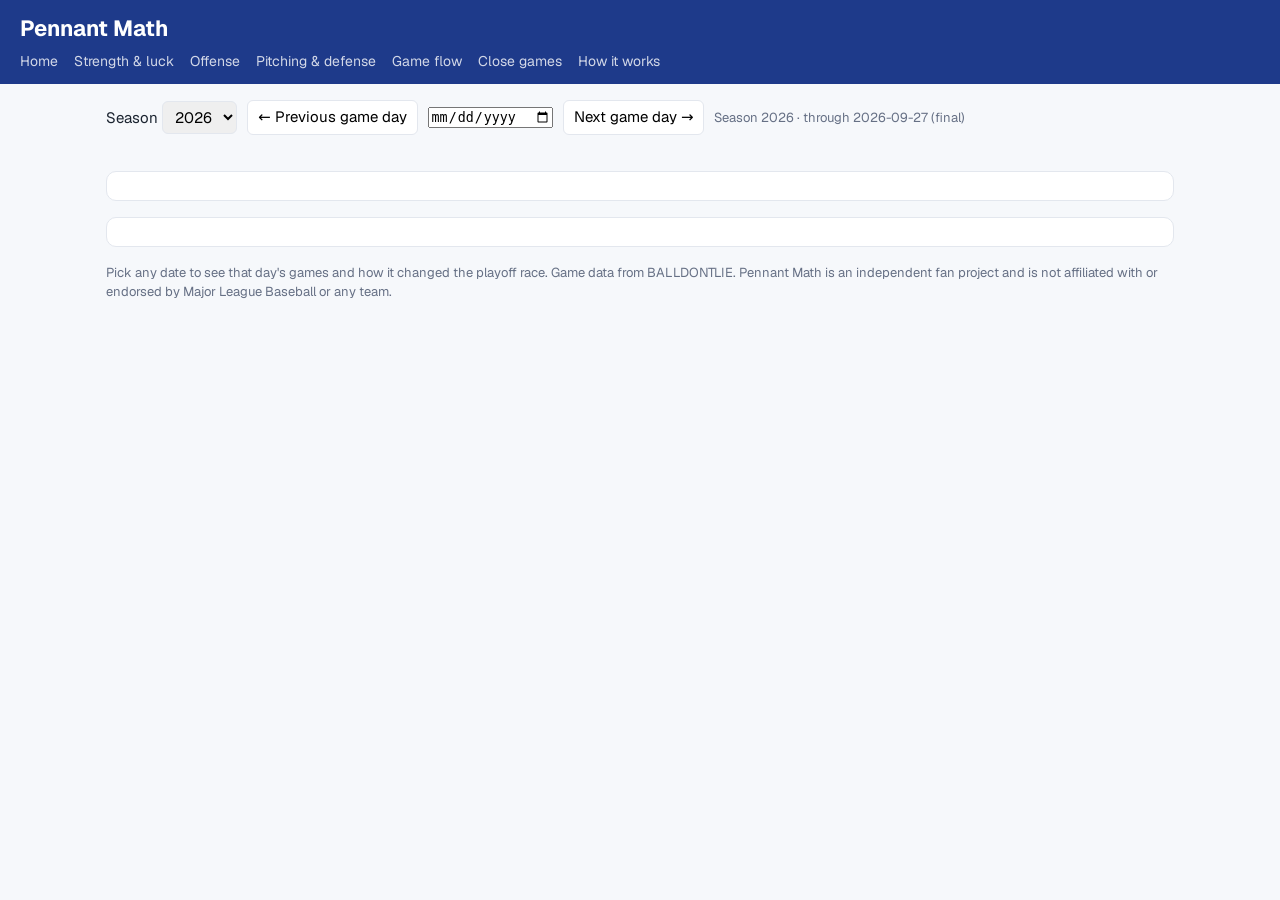
==== docs/archive.html @ 1e7ab6e0 "Add archive.html" ====
<!DOCTYPE html>
<html lang="en"><head><meta charset="utf-8"><meta name="viewport" content="width=device-width, initial-scale=1"><title>Scoreboard · Pennant Math</title>
<link rel="preload" href="assets/geist.woff2" as="font" type="font/woff2" crossorigin><link rel="stylesheet" href="assets/fonts.css"><link rel="stylesheet" href="assets/site.css"></head>
<body data-page="archive"><header id="hd"><h1>Pennant Math</h1></header><main>
<div class="bar"><span id="sp"></span><button id="prev">← Previous game day</button><input type="date" id="day"><button id="next">Next game day →</button><span id="asof" class="note"></span></div>
<div id="msg" class="warn" style="display:none"></div>
<div class="stripx" id="scores"></div><div class="keys" id="keys"></div><section id="gamesT"></section><section id="means"></section><div id="digest"></div>
<p class="note">Pick any date to see that day's games and how it changed the playoff race. Game data from BALLDONTLIE. Pennant Math is an independent fan project and is not affiliated with or endorsed by Major League Baseball or any team.</p></main>
<script src="assets/site.js"></script></body></html>
---- docs/assets/fonts.css ----
/* Geist, by Vercel, self-hosted (SIL Open Font License 1.1; see geist-LICENSE.txt). One variable font file covers every weight. */
@font-face{font-family:'Geist';font-style:normal;font-display:swap;font-weight:100 900;src:url(geist.woff2) format('woff2');
 unicode-range:U+0000-00FF,U+0131,U+0152-0153,U+02BB-02BC,U+02C6,U+02DA,U+02DC,U+0304,U+0308,U+0329,U+2000-206F,U+20AC,U+2122,U+2191,U+2193,U+2212,U+2215,U+FEFF,U+FFFD}
td,th,.key b,.chip,.sc{font-variant-numeric:tabular-nums}
---- docs/assets/site.css ----
:root{--ink:#1b2430;--mut:#667085;--line:#e3e7ee;--bg:#f6f8fb;--card:#fff;--navy:#1E3A8A}
*{box-sizing:border-box}body{margin:0;font:15px/1.5 Geist,system-ui,-apple-system,'Segoe UI',sans-serif;color:var(--ink);background:var(--bg)}a{color:var(--navy)}
header{background:var(--navy);color:#fff;padding:12px 20px}header h1{margin:0;font-size:22px}header a{color:#fff;text-decoration:none}
nav{display:flex;flex-wrap:wrap;gap:4px 16px;margin-top:6px;font-size:14px}nav a{opacity:.8}nav a.on{opacity:1;font-weight:700;border-bottom:2px solid #fff}
main{max-width:1100px;margin:0 auto;padding:16px}section,.mod{background:var(--card);border:1px solid var(--line);border-radius:10px;padding:14px 16px;margin-bottom:16px}
h2{margin:0 0 8px;font-size:18px}h3{margin:0}.hero{text-align:center;padding:28px 16px}.hero h2{font-size:28px}.hero p{max-width:640px;margin:8px auto;color:var(--mut)}
.mods{display:grid;grid-template-columns:repeat(auto-fill,minmax(320px,1fr));gap:16px}.mod{display:flex;flex-direction:column;margin:0}.mod .lead{margin:4px 0 8px;font-weight:600}
.cv{position:relative;height:210px}.tall{height:640px}.cta{display:inline-block;margin-top:10px;padding:8px 14px;background:var(--navy);color:#fff;border-radius:6px;text-decoration:none;font-weight:600;align-self:flex-start}
.blurb,.note{color:var(--mut);font-size:13px;margin:2px 0}.mod .blurb{min-height:38px}.scroll{overflow-x:auto}table{border-collapse:collapse;width:100%;font-size:13px}
th,td{padding:5px 8px;border-bottom:1px solid var(--line);text-align:right;white-space:nowrap}th:first-child,td:first-child{text-align:left}th{cursor:pointer;color:var(--mut)}tr.sel td{background:#fff7d6}
select{font:inherit;padding:5px 8px;border:1px solid var(--line);border-radius:6px}.bar{display:flex;gap:10px;align-items:center;flex-wrap:wrap;margin-bottom:8px}.warn{background:#fff7d6;border:1px solid #ecd98a;border-radius:8px;padding:8px 12px;font-size:13px}
details{position:relative}details[open] .pick{display:grid}.pick{display:none;position:absolute;z-index:5;background:#fff;border:1px solid var(--line);border-radius:8px;padding:10px;grid-template-columns:repeat(auto-fill,minmax(150px,1fr));gap:2px 14px;width:min(640px,90vw);max-height:60vh;overflow:auto;box-shadow:0 8px 24px #0002;text-align:left}
.pick h4{grid-column:1/-1;margin:8px 0 2px;font-size:12px;color:var(--mut)}.pick label{font-size:13px;white-space:nowrap}summary,button{font:inherit;padding:5px 10px;border:1px solid var(--line);border-radius:6px;background:#fff;cursor:pointer}
.chips{display:flex;flex-wrap:wrap;gap:8px}.chip{border:1px solid var(--line);border-left:5px solid;border-radius:8px;padding:6px 10px;font-size:13.5px}
.stripx{display:flex;gap:8px;overflow-x:auto;padding:2px 0 10px}.sc{white-space:nowrap;background:var(--card);border:1px solid var(--line);border-radius:8px;padding:6px 10px;font-size:13.5px}.sc .w,.up{color:#157347}.dn{color:#b42318}
.keys{display:grid;grid-template-columns:repeat(auto-fit,minmax(130px,1fr));gap:10px;margin-bottom:16px}.key{background:var(--card);border:1px solid var(--line);border-radius:8px;padding:10px 12px}.key b{display:block;font-size:22px}.key span{color:var(--mut);font-size:12.5px}
.two{display:grid;grid-template-columns:1fr 1fr;gap:16px}@media(max-width:800px){.two{grid-template-columns:1fr}}.tag{font-size:11.5px;background:#eef1f6;border-radius:10px;padding:1px 7px;margin-right:4px;white-space:nowrap}
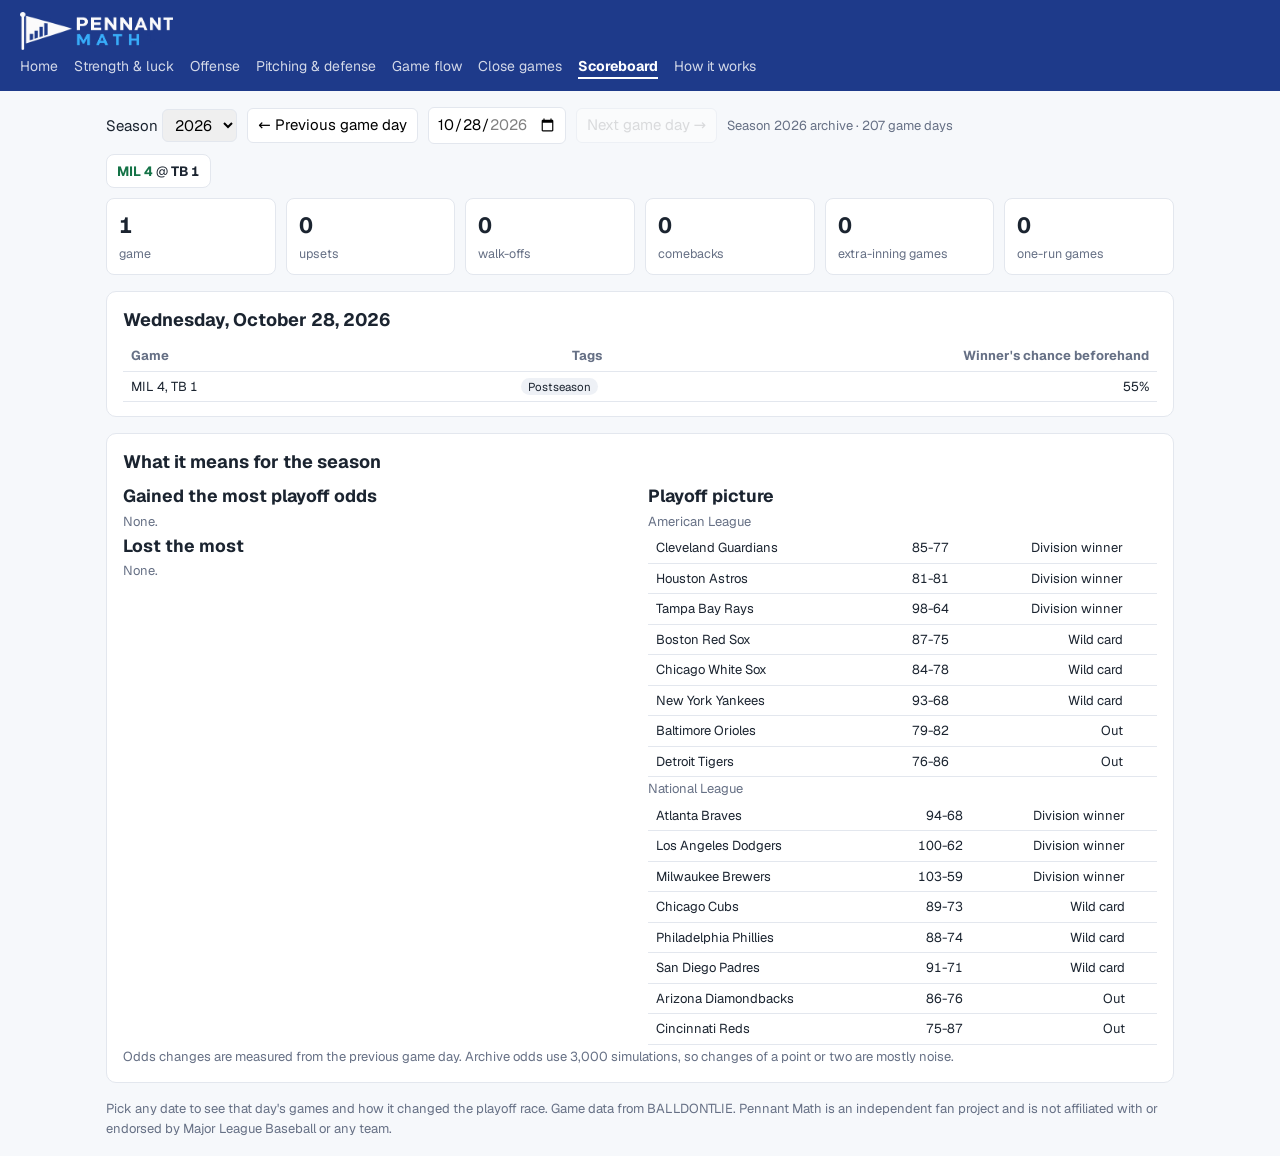
==== commit 18695675: "Updated site page files After polishes/fixes and updating logo" ====
--- a/docs/archive.html
+++ b/docs/archive.html
@@ -1,6 +1,6 @@
 <!DOCTYPE html>
 <html lang="en"><head><meta charset="utf-8"><meta name="viewport" content="width=device-width, initial-scale=1"><title>Scoreboard · Pennant Math</title>
-<link rel="preload" href="assets/geist.woff2" as="font" type="font/woff2" crossorigin><link rel="stylesheet" href="assets/fonts.css"><link rel="stylesheet" href="assets/site.css"></head>
+<link rel="preload" href="assets/geist.woff2" as="font" type="font/woff2" crossorigin><link rel="stylesheet" href="assets/fonts.css"><link rel="stylesheet" href="assets/site.css"><link rel="icon" type="image/png" href="assets/favicon.png"><link rel="apple-touch-icon" href="assets/apple-touch-icon.png"></head>
 <body data-page="archive"><header id="hd"><h1>Pennant Math</h1></header><main>
 <div class="bar"><span id="sp"></span><button id="prev">← Previous game day</button><input type="date" id="day"><button id="next">Next game day →</button><span id="asof" class="note"></span></div>
 <div id="msg" class="warn" style="display:none"></div>
--- a/docs/assets/site.css
+++ b/docs/assets/site.css
@@ -15,3 +15,5 @@
 .stripx{display:flex;gap:8px;overflow-x:auto;padding:2px 0 10px}.sc{white-space:nowrap;background:var(--card);border:1px solid var(--line);border-radius:8px;padding:6px 10px;font-size:13.5px}.sc .w,.up{color:#157347}.dn{color:#b42318}
 .keys{display:grid;grid-template-columns:repeat(auto-fit,minmax(130px,1fr));gap:10px;margin-bottom:16px}.key{background:var(--card);border:1px solid var(--line);border-radius:8px;padding:10px 12px}.key b{display:block;font-size:22px}.key span{color:var(--mut);font-size:12.5px}
 .two{display:grid;grid-template-columns:1fr 1fr;gap:16px}@media(max-width:800px){.two{grid-template-columns:1fr}}.tag{font-size:11.5px;background:#eef1f6;border-radius:10px;padding:1px 7px;margin-right:4px;white-space:nowrap}
+input[type=date]{font:inherit;padding:5px 8px;border:1px solid var(--line);border-radius:6px;background:#fff}button:disabled{opacity:.45;cursor:default}
+.logo{margin:0;line-height:0}.logo img{height:38px;width:auto;display:block}
